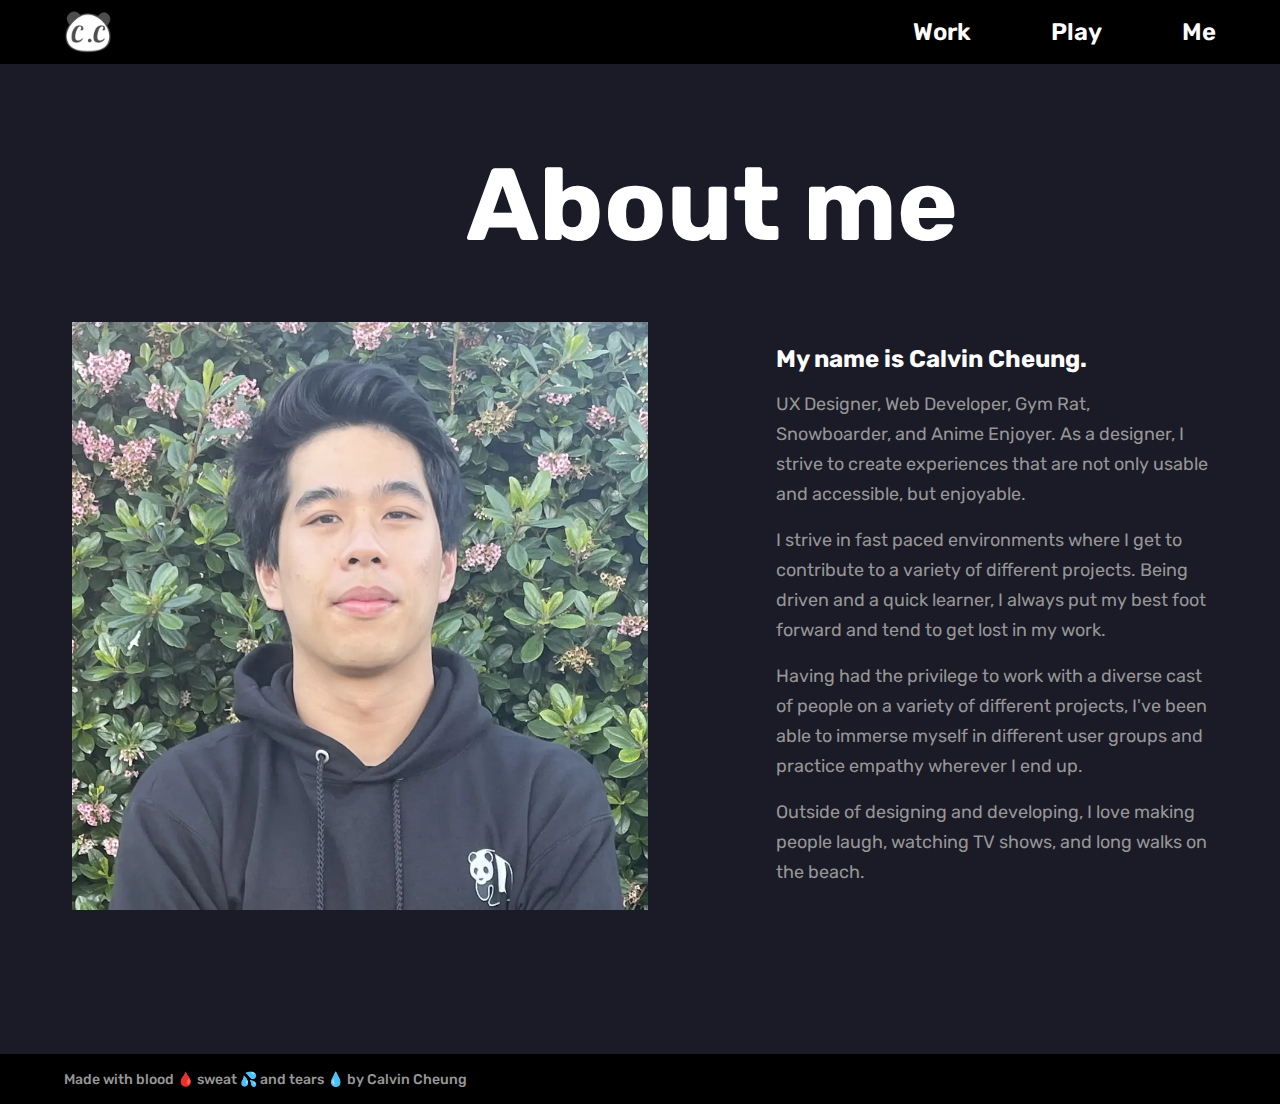
==== about.html @ ed8572fb "added files" ====
<!DOCTYPE html>
<html lang="en">
<head>
  <meta charset="UTF-8">
  <meta http-equiv="X-UA-Compatible" content="IE=edge">
  <meta name="viewport" content="width=device-width, initial-scale=1.0">
  <link rel="stylesheet" media="screen" href="styles.css">
  <title>Me</title>
</head>
<body>
  <header>
    <!-- Navigation -->
    <nav id="navbar">
      <div class="brand">
        <a href="/index.html"><img src="images/noto_panda.webp" alt="logo"></a>
      </div>
      <ul>
        <a href="/index.html">
          <div class="link-container">
            <li>Work</li>
          </div>
        </a>
        <a href="/playground.html" id="play">
          <div class="link-container">
            <li>
              <span class="letter">P</span><span class="letter">l</span><span class="letter">a</span><span class="letter">y</span>
            </li>
          </div>
        </a>
        <a href="about.html">
          <div class="link-container">
            <li>Me</li>
          </div>
        </a>
      </ul>
    </nav>
  </header>

  <main>
    <!-- About header -->
    <section id="about-header">
      <h1>About me</h1>
      <div class="about-header">
        <img class="about-image-fit" src="images/headshot.webp">
        <div class="about-content">
          <h4>
            My name is Calvin Cheung.
          </h4>
          <p class="about-description">
            UX Designer, Web Developer, Gym Rat, Snowboarder, and Anime Enjoyer. As a designer, I strive to create experiences that are not only usable and accessible, but enjoyable. 
          </p>
          <p class="about-description">
            I strive in fast paced environments where I get to contribute to a variety of different projects. Being driven and a quick learner, I always put my best foot forward and tend to get lost in my work.
          </p>
          <p class="about-description">
            Having had the privilege to work with a diverse cast of people on a variety of different projects, I've been able to immerse myself in different user groups and practice empathy wherever I end up.
          </p>
          <p class="about-description">
            Outside of designing and developing, I love making people laugh, watching TV shows, and long walks on the beach.
          </p>
        </div>
      </div>
    </section>
  </main>

  <!-- Footer -->
  <footer>
    <li>
      <ul>
        <h6>Made with blood 🩸 sweat 💦 and tears 💧 by Calvin Cheung</h6>
      </ul>
    </li>
  </footer>
  <script src="index.js"></script>
</body>
</html>
---- styles.css ----
:root {
  font-size: 62.5%; /* root font size of 10px */
  margin: 0;
  --light: rgb(254, 233, 189);
  --dark: #1b1a27;
  --green: rgba(41,125,67);
  --subtitle-color: #969696;
  --medium-font-weight: 500;
  --nav-font-weight: 600;
  --transition-function: cubic-bezier(0.19, 1, 0.22, 1);
  background-color: black;
}

@font-face {
  font-family: "Rubik";
  src: url(/fonts/Rubik-VariableFont_wght.ttf);
}

@font-face {
  font-family: "Lobster";
  src: url(/fonts/Lobster-Regular.ttf);
}

/* GLOBAL STYLES */
body {
  margin: 0;
  font-family: "Rubik", sans-serif;
  color: white;
  background-color: var(--dark);
}

h1 {
  color: white;
  font-size: 8vw;
  margin: 0 15vw;
  width: 70vw;
}

h2 {
  font-size: 4.8rem;
  font-weight: var(--nav-font-weight);
  margin: 0;
}

h3 {
  font-size: 3.2rem;
  margin: 0;
}

h4 {
  font-size: 2.4rem;
  margin: 0;
}

h5 {
  font-size: 1.8rem;
  margin: 0;
}

h6 {
  font-size: 1.4rem;
  font-weight: 500;
  color: var(--subtitle-color);
}

p {
  font-size: 1.8rem;
  line-height: 30px;
  margin: 0;
}

ul {
  padding: 0;
}

ul > a {
  text-decoration: none;
}

li {
  list-style: none;
}

/* NAVIGATION */
nav {
  background-color: black;
  font-weight: var(--nav-font-weight);
  width: 90%;
  height: 64px;
  display: flex;
  justify-content: space-between;
  padding: 0 5%;
  position: fixed;
  z-index: 3;
}

.brand {
  display: flex;
  align-items: center;
}

.brand img {
  width: 48px;
}

nav ul {
  height: 100%;
  display: flex;
  justify-content: right;
  margin: 0;
}

.link-container {
  padding: 0 40px;
  font-size: 2.4rem;
  display: inline;
}

a:last-child .link-container {
  padding-right: 0px;
}

nav ul a {
  height: 100%;
  display: flex;
  align-items: center; /* centers on y */
  justify-self: center;
  color: white;
}

nav ul a:hover {
  transition: ease .3s;
  color: var(--subtitle-color);
}

/* Colorful play hover effect */
#play:hover .letter:nth-child(1) {
  color: red;
  transition: ease .3s;
}

#play:hover .letter:nth-child(2) {
  color: orange;
  transition: ease .3s;
}

#play:hover .letter:nth-child(3) {
  color: green;
  transition: ease .3s;
}

#play:hover .letter:nth-child(4) {
  color: skyblue;
  transition: ease .3s;
}

/* FOOTER */
footer {
  background-color: black;
  width: 90%;
  height: 50px;
  padding: 0 5%;
  display: flex;
  overflow: hidden;
  align-items: center;  /*centers on y */
  justify-content: space-between;
}

/* SECTION STYLES */
.section-heading {
  text-align: center;
  padding-bottom: 120px;
  margin: 0;
}

.img-fit {
  width: 100%;
  height: 70vh;
  object-fit: cover;
}

/* HERO SECTION */
#hero {
  height: 100vh;
  width: 100vw;
  background-color: var(--light);
  display: grid;
  place-items: center;
}

#hero > h1 {
  color: var(--dark);
}

.fancy {
  font-family: 'Lobster', cursive;
  font-size: 1.3em;
  line-height: .8em;
  color: var(--green);
}

/* WORK SECTION */
#work {
  padding: 144px 0;
}

.work-item {
  margin: 0 72px 120px;
}

.work-item:last-child {
  margin-bottom: 0;
}

.work-thumb {
  overflow: hidden;
  cursor: pointer;
}

.work-thumb img {
  transition: var(--transition-function) 1s;
  transform: scale(1);
}

.work-thumb img:hover {
  transition: var(--transition-function) 1s;
  transform: scale(1.05);
}

.work-info {
  margin-top: 32px;
  padding-left: 32px;
  display: grid;
  grid-template-columns: auto 80ch;
}

.work-title {
  display: flex;
  flex-direction: column;
}

.work-caption {
  color: var(--subtitle-color);
  margin-top: 8px;
}

.work-description {
  margin: 0;
  align-self: center;
  justify-self: center;
  font-weight: var(--medium-font-weight);
  color: var(--subtitle-color);
  padding-right: 32px;
  grid-column-start: 2;
}

/* ABOUT PAGE */
#about-header {
  margin: 0 72px;
  padding: 144px 0;
}

#about-header > h1 {
  text-align: center;
  margin-bottom: 56px;
}

.about-header {
  display: grid;
  grid-template-columns: 45vw 10vw auto;
}

.about-image-fit {
  width: 100%;
  object-fit: cover;
}

.about-content {
  grid-column-start: 3;
  display: flex;
  flex-direction: column;
  justify-content: center;
}

.about-description {
  margin-top: 16px;
  color: var(--subtitle-color);
}
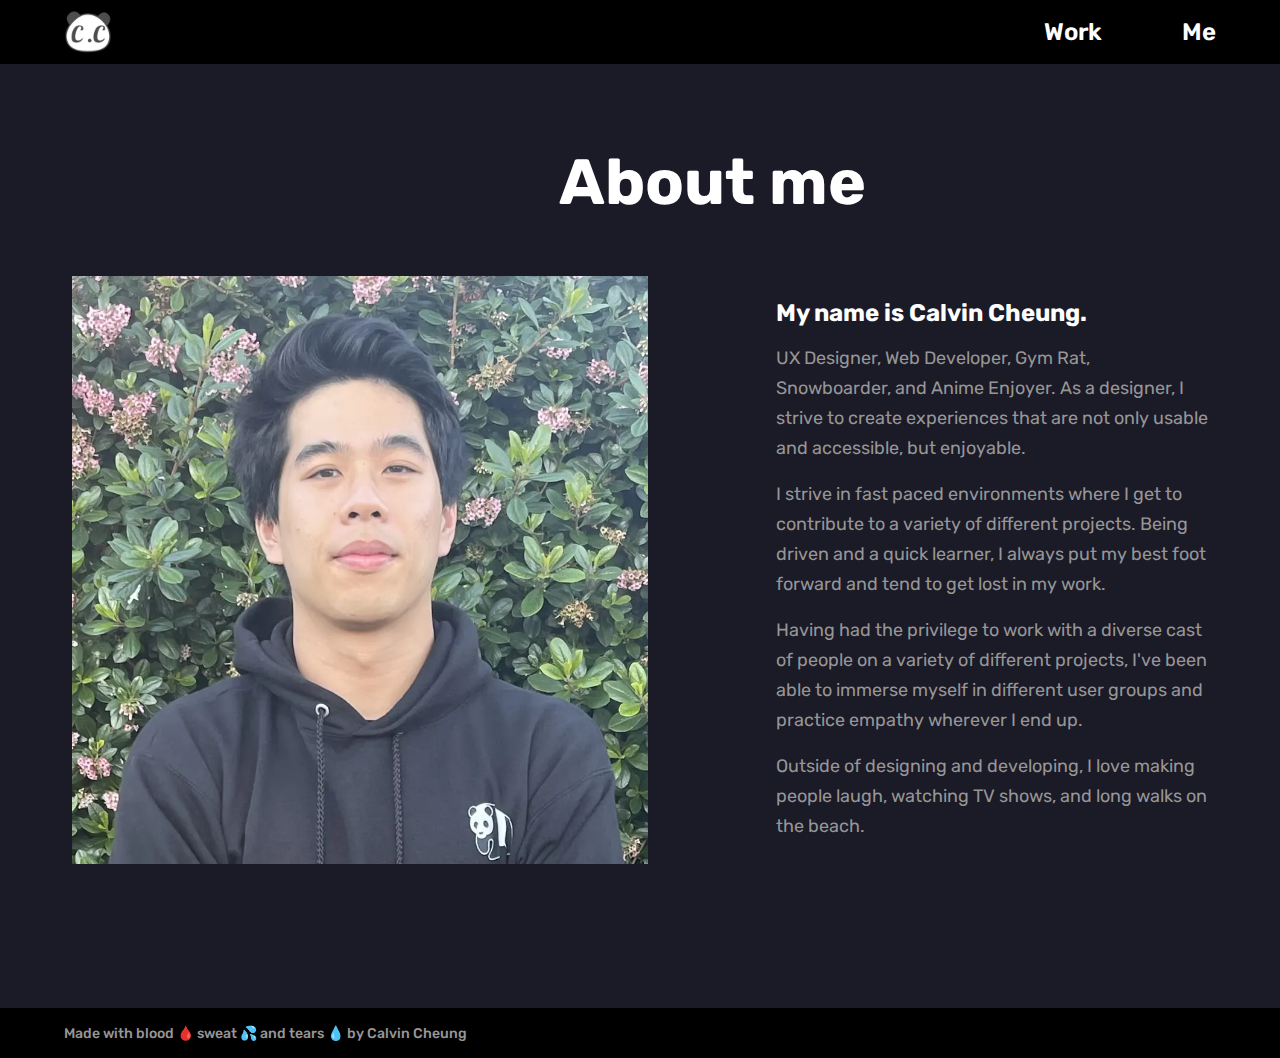
==== commit e203a12d: "added media queries" ====
--- a/about.html
+++ b/about.html
@@ -20,13 +20,6 @@
             <li>Work</li>
           </div>
         </a>
-        <a href="/playground.html" id="play">
-          <div class="link-container">
-            <li>
-              <span class="letter">P</span><span class="letter">l</span><span class="letter">a</span><span class="letter">y</span>
-            </li>
-          </div>
-        </a>
         <a href="about.html">
           <div class="link-container">
             <li>Me</li>
@@ -38,10 +31,10 @@
 
   <main>
     <!-- About header -->
-    <section id="about-header">
+    <section id="about">
       <h1>About me</h1>
-      <div class="about-header">
-        <img class="about-image-fit" src="images/headshot.webp">
+      <div class="about">
+        <img class="about-image-fit" src="images/headshot.webp" alt="Headshot photo of Calvin Cheung">
         <div class="about-content">
           <h4>
             My name is Calvin Cheung.
--- a/styles.css
+++ b/styles.css
@@ -24,7 +24,7 @@
 /* GLOBAL STYLES */
 body {
   margin: 0;
-  font-family: "Rubik", sans-serif;
+  font-family: "Rubik", Arial, Helvetica, sans-serif;
   color: white;
   background-color: var(--dark);
 }
@@ -131,6 +131,10 @@
 nav ul a:hover {
   transition: ease .3s;
   color: var(--subtitle-color);
+}
+
+.hamburger {
+  display: none;
 }
 
 /* Colorful play hover effect */
@@ -193,7 +197,7 @@
 }
 
 .fancy {
-  font-family: 'Lobster', cursive;
+  font-family: 'Lobster', Arial, Helvetica, sans-serif;
   font-size: 1.3em;
   line-height: .8em;
   color: var(--green);
@@ -255,17 +259,18 @@
 }
 
 /* ABOUT PAGE */
-#about-header {
+#about {
   margin: 0 72px;
   padding: 144px 0;
 }
 
-#about-header > h1 {
+#about > h1 {
   text-align: center;
+  font-size: 6.4rem;
   margin-bottom: 56px;
 }
 
-.about-header {
+.about {
   display: grid;
   grid-template-columns: 45vw 10vw auto;
 }
@@ -285,4 +290,110 @@
 .about-description {
   margin-top: 16px;
   color: var(--subtitle-color);
+}
+
+/* TABLET */
+@media only screen and (max-width: 1200px) {
+  h3 {
+    font-size: 2.4em;
+  }
+
+  p {
+    font-size: 1.6em;
+  }
+
+  .section-heading {
+    padding-bottom: 80px;
+  }
+
+  #work {
+    padding: 120px 0;
+  }
+  
+  .work-item {
+    margin: 0 48px 96px;
+  }
+
+  .work-info {
+    display: flex;
+    flex-direction: column;
+  }
+
+  .work-description {
+    padding-right: 0;
+    align-self: auto;
+    margin-top: 16px;
+  }
+
+  #about {
+    padding: 112px 0;
+    margin: 0 56px;
+  }
+
+  #about > h1 {
+    width: auto;
+    font-size: 5.6em;
+  }
+
+  .about {
+    display: flex;
+    flex-direction: column;
+  }
+
+  .about-image-fit {
+    height: 70vh;
+    object-fit: contain;
+  }
+
+  .about-content {
+    margin-top: 48px;
+  }
+}
+
+/* MOBILE and below */
+@media only screen and (max-width: 768px) {
+  nav ul {
+    display: none;
+  }
+
+  .hamburger {
+    display: block;
+    align-self: center;
+  }
+  
+  .hamburger img {
+    height: 40px;
+    width: 40px;
+  }
+
+  .img-fit {
+    height: 50vh;
+  }
+
+  .section-heading {
+    padding-bottom: 48px;
+  }
+
+  #work {
+    padding: 88px 0;
+  }
+
+  .work-item {
+    margin: 0 24px 56px;
+  }
+
+  .work-info {
+    padding-left: 0;
+  }
+
+  #about {
+    padding: 88px 0;
+    margin: 0 24px;
+  }
+
+ #about > h1 {
+  font-size: 4.8em;
+  width: 100%;
+  margin: 0 0 56px;
+ }
 }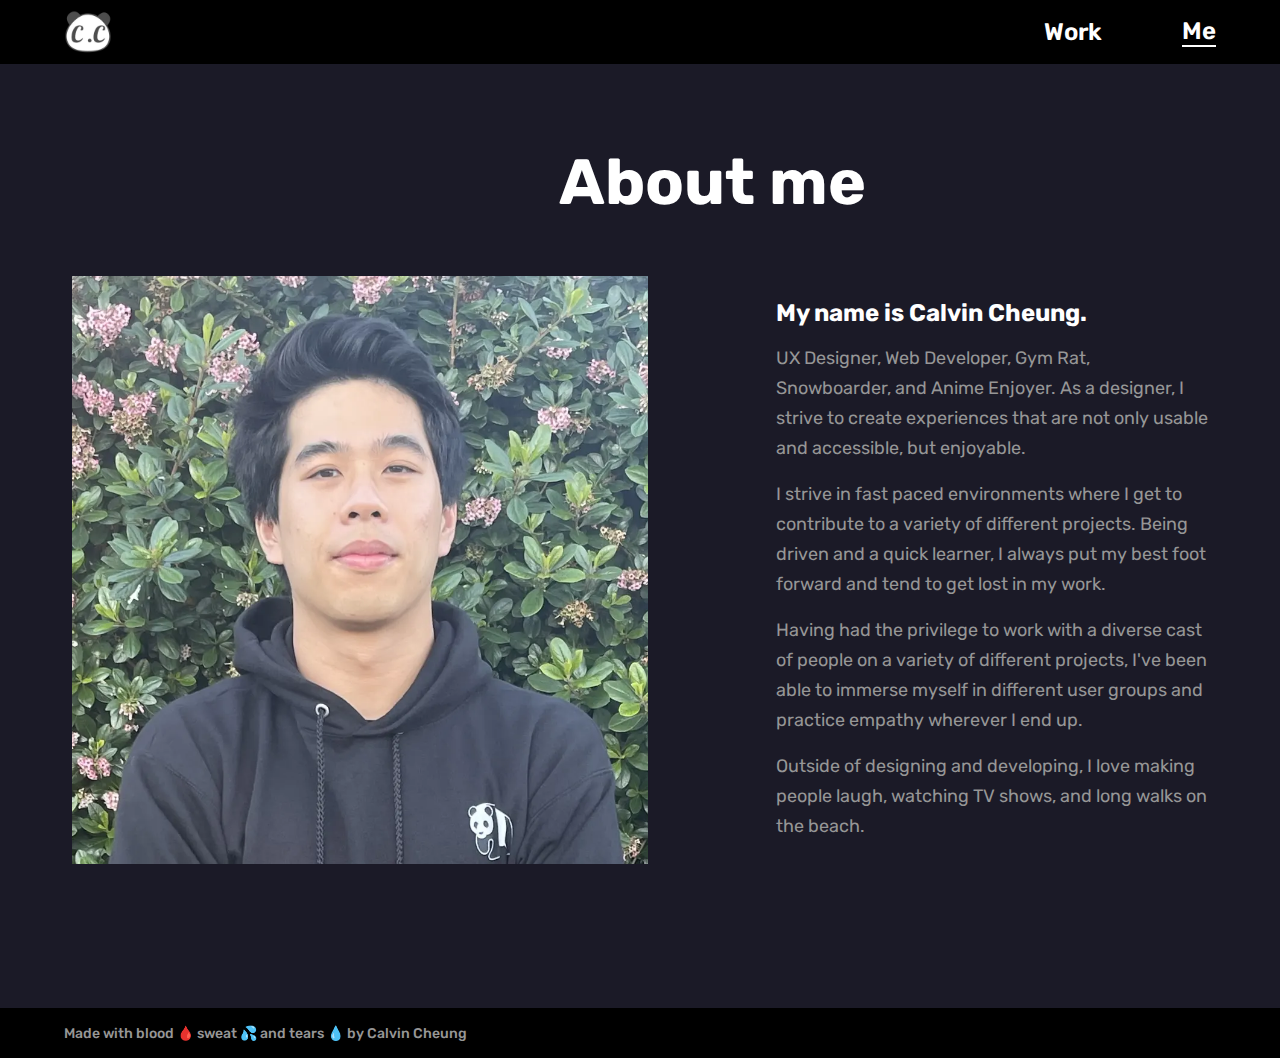
==== commit 419ea077: "added picture tag and changed breakpoints" ====
--- a/about.html
+++ b/about.html
@@ -16,14 +16,10 @@
       </div>
       <ul>
         <a href="/index.html">
-          <div class="link-container">
-            <li>Work</li>
-          </div>
+          <li>Work</li>
         </a>
         <a href="about.html">
-          <div class="link-container">
-            <li>Me</li>
-          </div>
+          <li class="active">Me</li>
         </a>
       </ul>
     </nav>
--- a/styles.css
+++ b/styles.css
@@ -110,14 +110,14 @@
   margin: 0;
 }
 
-.link-container {
-  padding: 0 40px;
+nav ul li {
+  margin: 0 40px;
   font-size: 2.4rem;
   display: inline;
 }
 
-a:last-child .link-container {
-  padding-right: 0px;
+a:last-child li {
+  margin-right: 0px;
 }
 
 nav ul a {
@@ -131,6 +131,15 @@
 nav ul a:hover {
   transition: ease .3s;
   color: var(--subtitle-color);
+}
+
+.active {
+	border-bottom: 2px solid white;
+}
+
+nav ul a:hover .active {
+  transition: ease .3s;
+	border-color: var(--subtitle-color);
 }
 
 .hamburger {
@@ -306,6 +315,10 @@
     padding-bottom: 80px;
   }
 
+  .img-fit {
+    height: 50vh;
+  }
+
   #work {
     padding: 120px 0;
   }
@@ -317,6 +330,7 @@
   .work-info {
     display: flex;
     flex-direction: column;
+    padding-left: 0;
   }
 
   .work-description {
@@ -351,7 +365,12 @@
 }
 
 /* MOBILE and below */
-@media only screen and (max-width: 768px) {
+@media only screen and (max-width: 700px) {
+  h1 {
+    font-size: 15vw;
+    margin: 0 5vw;
+  }
+
   nav ul {
     display: none;
   }
@@ -367,7 +386,7 @@
   }
 
   .img-fit {
-    height: 50vh;
+    height: 30vh;
   }
 
   .section-heading {
@@ -384,6 +403,7 @@
 
   .work-info {
     padding-left: 0;
+    margin-top: 16px;
   }
 
   #about {
